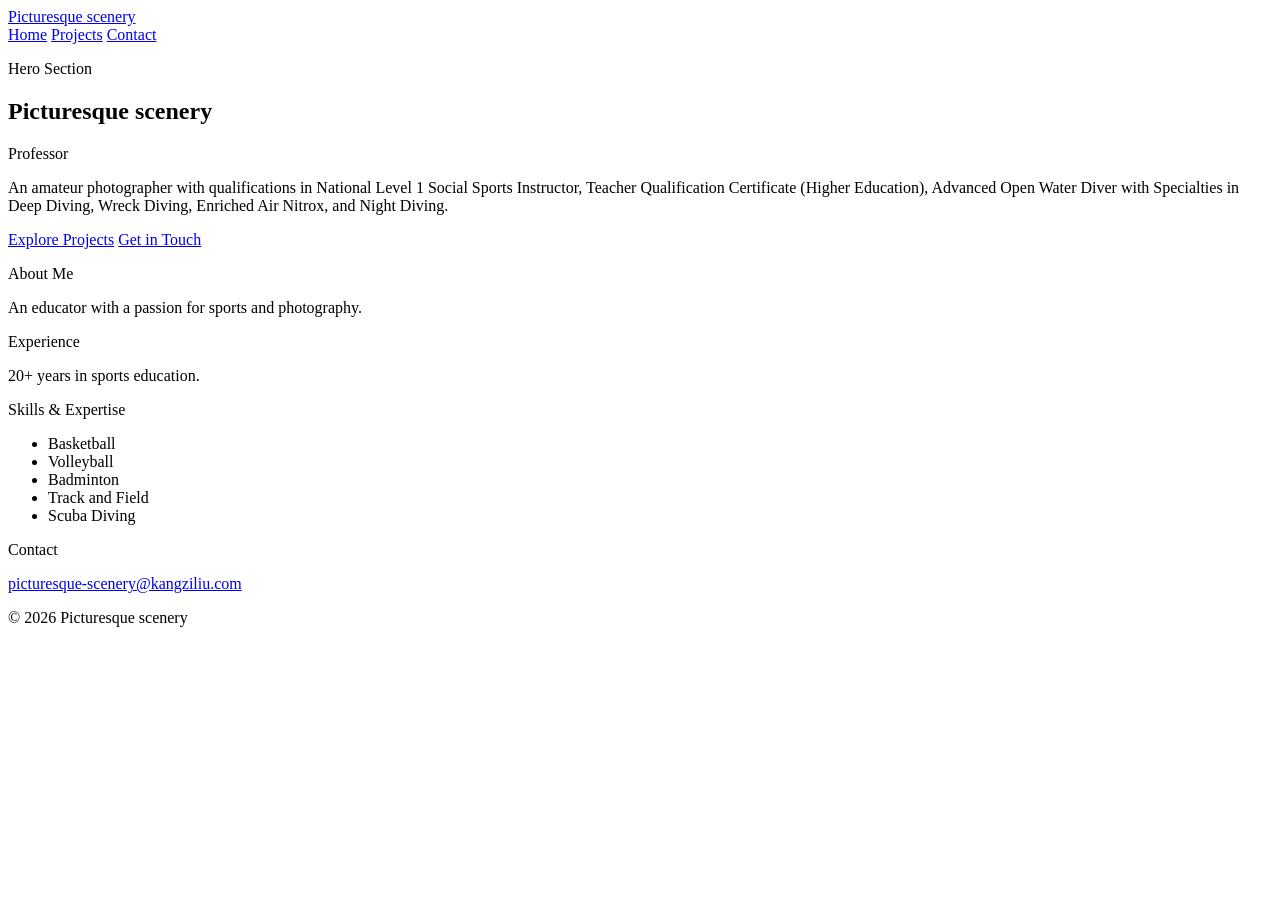
==== index.html @ 7c05272c "Add files via upload" ====
<!doctype html>
<html lang="en">
  <head>
    <meta charset="UTF-8" />
    <meta name="viewport" content="width=device-width, initial-scale=1.0" />
    <meta
      name="description"
      content="Picturesque scenery personal website: professor, sports educator, and photography enthusiast."
    />
    <title>Picturesque scenery | Home</title>
    <link rel="stylesheet" href="styles.css" />
  </head>
  <body data-page="home">
    <header class="site-header">
      <a class="brand" href="index.html">Picturesque scenery</a>
      <nav class="nav" aria-label="Primary navigation">
        <a data-nav="home" href="index.html">Home</a>
        <a data-nav="projects" href="projects.html">Projects</a>
        <a data-nav="contact" href="contact.html">Contact</a>
      </nav>
    </header>

    <main class="container">
      <section class="hero card">
        <p class="eyebrow">Hero Section</p>
        <h1>Picturesque scenery</h1>
        <p class="title">Professor</p>
        <p class="lead">
          An amateur photographer with qualifications in National Level 1 Social Sports
          Instructor, Teacher Qualification Certificate (Higher Education), Advanced Open Water
          Diver with Specialties in Deep Diving, Wreck Diving, Enriched Air Nitrox, and Night
          Diving.
        </p>
        <div class="actions">
          <a class="btn btn-primary" href="projects.html">Explore Projects</a>
          <a class="btn" href="contact.html">Get in Touch</a>
        </div>
      </section>

      <section class="grid two">
        <article class="card">
          <p class="eyebrow">About Me</p>
          <p>An educator with a passion for sports and photography.</p>
        </article>

        <article class="card">
          <p class="eyebrow">Experience</p>
          <p>20+ years in sports education.</p>
        </article>
      </section>

      <section class="card">
        <p class="eyebrow">Skills & Expertise</p>
        <ul class="tags">
          <li>Basketball</li>
          <li>Volleyball</li>
          <li>Badminton</li>
          <li>Track and Field</li>
          <li>Scuba Diving</li>
        </ul>
      </section>

      <section class="card">
        <p class="eyebrow">Contact</p>
        <p>
          <a class="link" href="mailto:picturesque-scenery@kangziliu.com"
            >picturesque-scenery@kangziliu.com</a
          >
        </p>
      </section>
    </main>

    <footer class="site-footer">
      <p>© 2026 Picturesque scenery</p>
    </footer>

    <script src="script.js"></script>
  </body>
</html>
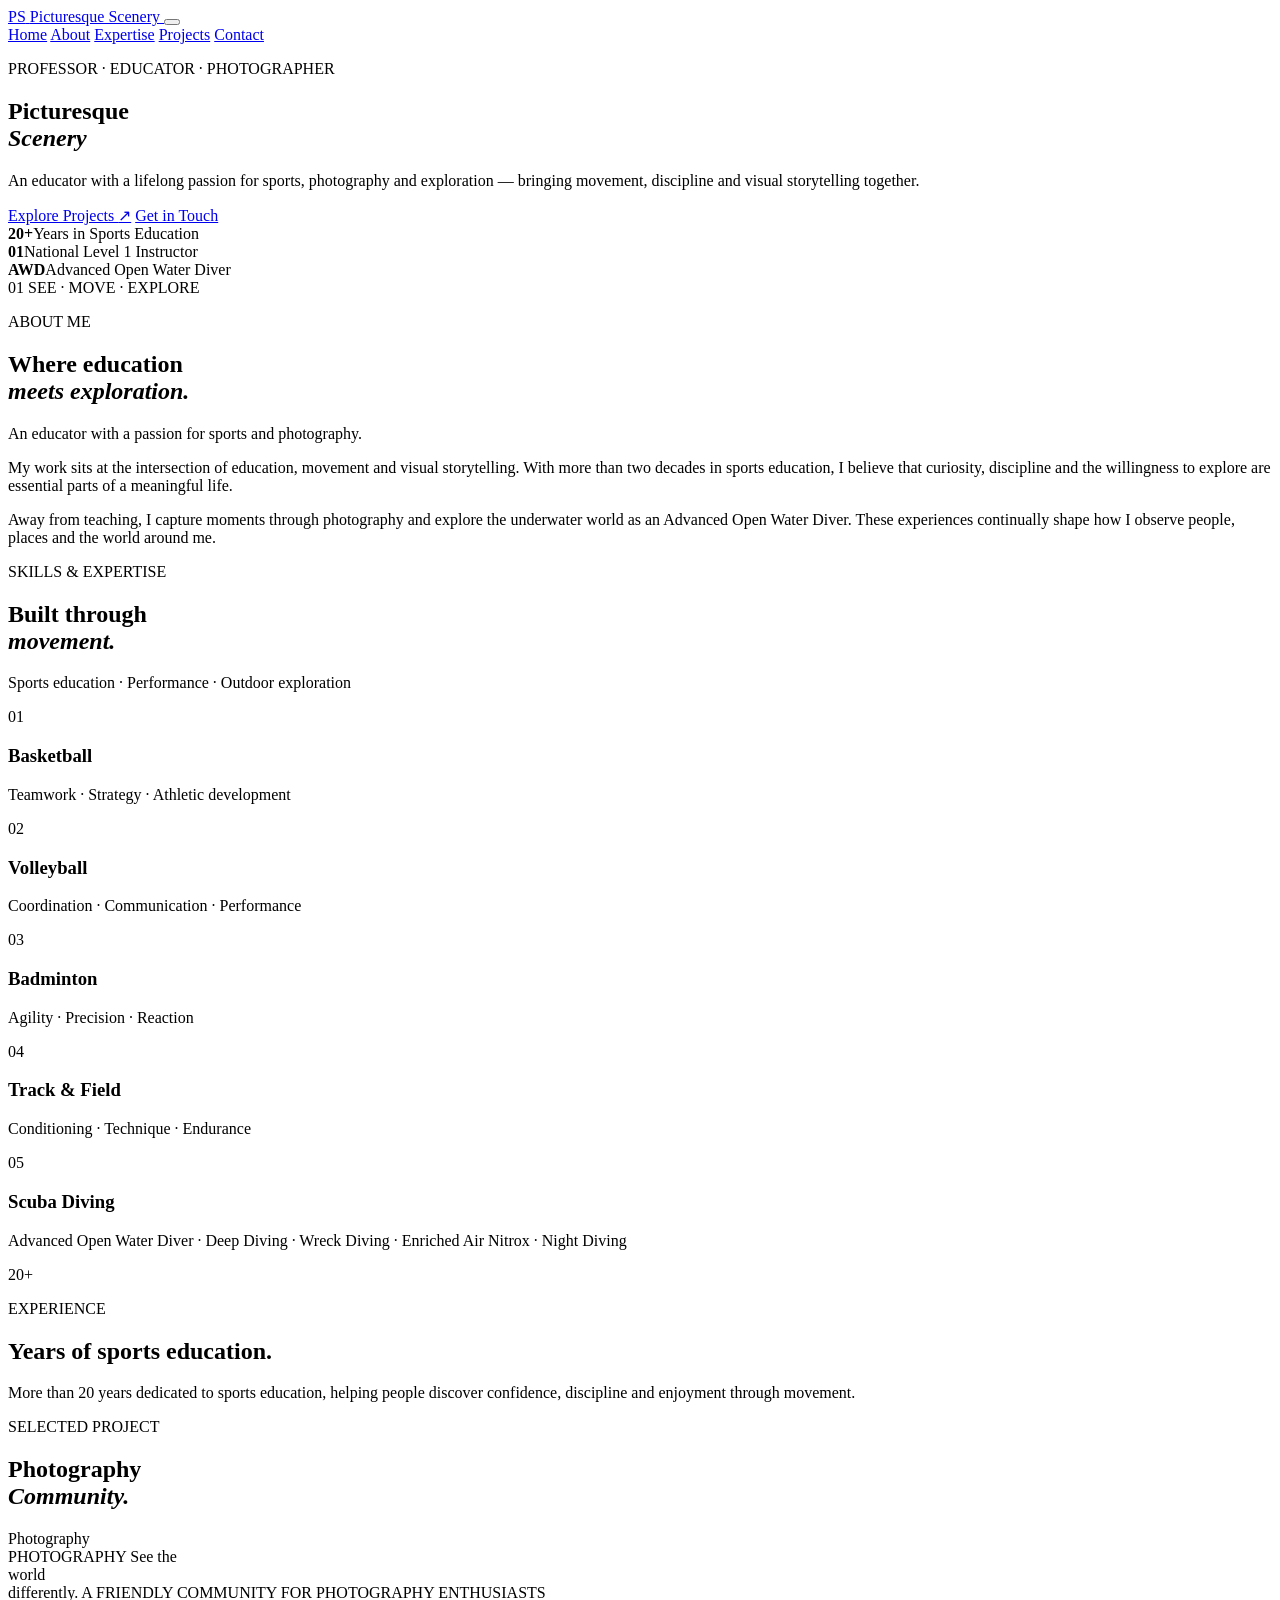
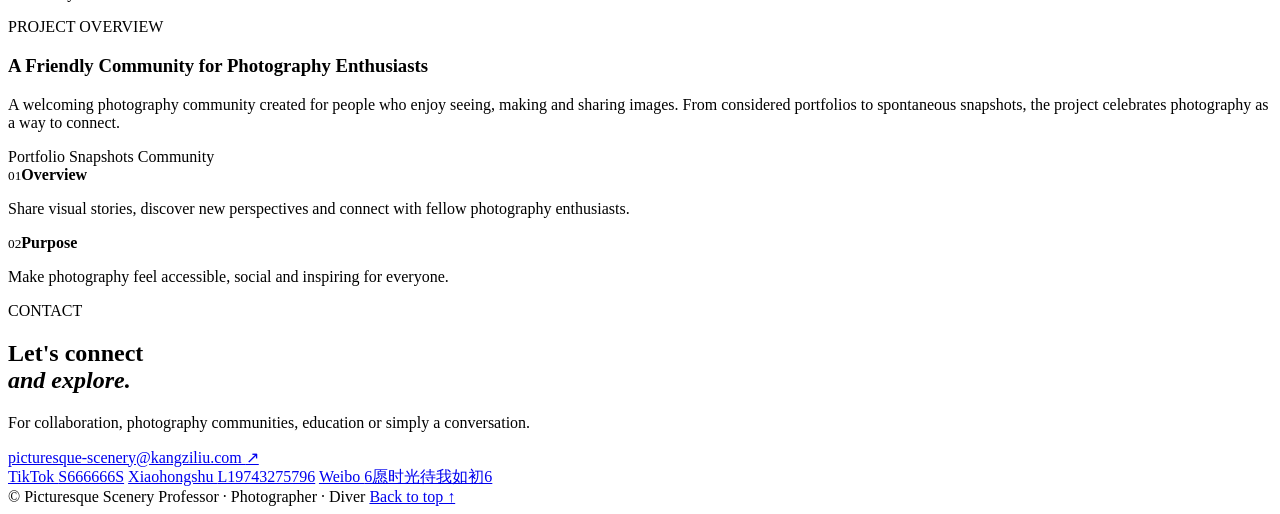
==== commit e391146e: "Add files via upload" ====
--- a/index.html
+++ b/index.html
@@ -1,79 +1,181 @@
-<!doctype html>
+<!DOCTYPE html>
 <html lang="en">
-  <head>
-    <meta charset="UTF-8" />
-    <meta name="viewport" content="width=device-width, initial-scale=1.0" />
-    <meta
-      name="description"
-      content="Picturesque scenery personal website: professor, sports educator, and photography enthusiast."
-    />
-    <title>Picturesque scenery | Home</title>
-    <link rel="stylesheet" href="styles.css" />
-  </head>
-  <body data-page="home">
-    <header class="site-header">
-      <a class="brand" href="index.html">Picturesque scenery</a>
+<head>
+  <meta charset="UTF-8">
+  <meta name="viewport" content="width=device-width, initial-scale=1.0">
+  <meta name="description" content="Picturesque Scenery — Professor, sports educator, amateur photographer and advanced open water diver.">
+  <meta name="theme-color" content="#0b0f14">
+  <title>Picturesque Scenery — Professor · Photographer · Diver</title>
+  <link rel="preconnect" href="https://fonts.googleapis.com">
+  <link rel="preconnect" href="https://fonts.gstatic.com" crossorigin>
+  <link href="https://fonts.googleapis.com/css2?family=Inter:wght@400;500;600;700;800&family=Playfair+Display:wght@600;700&display=swap" rel="stylesheet">
+  <link rel="stylesheet" href="css/style.css">
+</head>
+<body>
+  <div class="site-shell">
+    <header class="header">
+      <a class="brand" href="#home" aria-label="Picturesque Scenery home">
+        <span class="brand-mark">PS</span>
+        <span>Picturesque Scenery</span>
+      </a>
+      <button class="menu-toggle" aria-label="Toggle navigation" aria-expanded="false">
+        <span></span><span></span>
+      </button>
       <nav class="nav" aria-label="Primary navigation">
-        <a data-nav="home" href="index.html">Home</a>
-        <a data-nav="projects" href="projects.html">Projects</a>
-        <a data-nav="contact" href="contact.html">Contact</a>
+        <a class="nav-link active" href="#home">Home</a>
+        <a class="nav-link" href="#about">About</a>
+        <a class="nav-link" href="#skills">Expertise</a>
+        <a class="nav-link" href="#projects">Projects</a>
+        <a class="nav-link" href="#contact">Contact</a>
       </nav>
     </header>
 
-    <main class="container">
-      <section class="hero card">
-        <p class="eyebrow">Hero Section</p>
-        <h1>Picturesque scenery</h1>
-        <p class="title">Professor</p>
-        <p class="lead">
-          An amateur photographer with qualifications in National Level 1 Social Sports
-          Instructor, Teacher Qualification Certificate (Higher Education), Advanced Open Water
-          Diver with Specialties in Deep Diving, Wreck Diving, Enriched Air Nitrox, and Night
-          Diving.
-        </p>
-        <div class="actions">
-          <a class="btn btn-primary" href="projects.html">Explore Projects</a>
-          <a class="btn" href="contact.html">Get in Touch</a>
+    <main>
+      <section class="hero section" id="home">
+        <div class="hero-content">
+          <p class="eyebrow">PROFESSOR · EDUCATOR · PHOTOGRAPHER</p>
+          <h1>Picturesque<br><em>Scenery</em></h1>
+          <p class="hero-copy">
+            An educator with a lifelong passion for sports, photography and exploration —
+            bringing movement, discipline and visual storytelling together.
+          </p>
+          <div class="hero-actions">
+            <a class="button button-primary" href="#projects">Explore Projects <span>↗</span></a>
+            <a class="button button-ghost" href="#contact">Get in Touch</a>
+          </div>
+          <div class="credential-row">
+            <div><strong>20+</strong><span>Years in Sports Education</span></div>
+            <div><strong>01</strong><span>National Level 1 Instructor</span></div>
+            <div><strong>AWD</strong><span>Advanced Open Water Diver</span></div>
+          </div>
+        </div>
+        <div class="hero-visual" aria-label="Photography inspired visual">
+          <div class="sun"></div>
+          <div class="mountain mountain-back"></div>
+          <div class="mountain mountain-front"></div>
+          <div class="water"></div>
+          <div class="visual-label">
+            <span>01</span>
+            <span>SEE · MOVE · EXPLORE</span>
+          </div>
         </div>
       </section>
 
-      <section class="grid two">
-        <article class="card">
-          <p class="eyebrow">About Me</p>
-          <p>An educator with a passion for sports and photography.</p>
-        </article>
+      <section class="about section" id="about">
+        <div class="section-heading">
+          <p class="eyebrow">ABOUT ME</p>
+          <h2>Where education<br><em>meets exploration.</em></h2>
+        </div>
+        <div class="about-grid">
+          <div class="about-lead">
+            <p>An educator with a passion for sports and photography.</p>
+          </div>
+          <div class="about-text">
+            <p>
+              My work sits at the intersection of education, movement and visual storytelling.
+              With more than two decades in sports education, I believe that curiosity,
+              discipline and the willingness to explore are essential parts of a meaningful life.
+            </p>
+            <p>
+              Away from teaching, I capture moments through photography and explore the
+              underwater world as an Advanced Open Water Diver. These experiences continually
+              shape how I observe people, places and the world around me.
+            </p>
+          </div>
+        </div>
+      </section>
 
-        <article class="card">
-          <p class="eyebrow">Experience</p>
-          <p>20+ years in sports education.</p>
+      <section class="skills section" id="skills">
+        <div class="section-heading split">
+          <div>
+            <p class="eyebrow">SKILLS & EXPERTISE</p>
+            <h2>Built through<br><em>movement.</em></h2>
+          </div>
+          <p class="section-note">Sports education · Performance · Outdoor exploration</p>
+        </div>
+        <div class="skill-grid">
+          <article class="skill-card"><span>01</span><h3>Basketball</h3><p>Teamwork · Strategy · Athletic development</p></article>
+          <article class="skill-card"><span>02</span><h3>Volleyball</h3><p>Coordination · Communication · Performance</p></article>
+          <article class="skill-card"><span>03</span><h3>Badminton</h3><p>Agility · Precision · Reaction</p></article>
+          <article class="skill-card"><span>04</span><h3>Track & Field</h3><p>Conditioning · Technique · Endurance</p></article>
+          <article class="skill-card skill-card-wide"><span>05</span><h3>Scuba Diving</h3><p>Advanced Open Water Diver · Deep Diving · Wreck Diving · Enriched Air Nitrox · Night Diving</p></article>
+        </div>
+      </section>
+
+      <section class="experience section">
+        <div class="experience-panel">
+          <div class="experience-number">20<span>+</span></div>
+          <div>
+            <p class="eyebrow">EXPERIENCE</p>
+            <h2>Years of sports education.</h2>
+            <p>
+              More than 20 years dedicated to sports education, helping people discover
+              confidence, discipline and enjoyment through movement.
+            </p>
+          </div>
+        </div>
+      </section>
+
+      <section class="projects section" id="projects">
+        <div class="section-heading split">
+          <div>
+            <p class="eyebrow">SELECTED PROJECT</p>
+            <h2>Photography<br><em>Community.</em></h2>
+          </div>
+          <div class="project-tag">Photography</div>
+        </div>
+
+        <article class="project-card">
+          <div class="project-art">
+            <div class="project-art-inner">
+              <span class="project-art-top">PHOTOGRAPHY</span>
+              <span class="project-art-title">See the<br>world<br>differently.</span>
+              <span class="project-art-bottom">A FRIENDLY COMMUNITY FOR PHOTOGRAPHY ENTHUSIASTS</span>
+            </div>
+          </div>
+          <div class="project-info">
+            <p class="eyebrow">PROJECT OVERVIEW</p>
+            <h3>A Friendly Community for Photography Enthusiasts</h3>
+            <p>
+              A welcoming photography community created for people who enjoy seeing,
+              making and sharing images. From considered portfolios to spontaneous
+              snapshots, the project celebrates photography as a way to connect.
+            </p>
+            <div class="category-list">
+              <span>Portfolio</span>
+              <span>Snapshots</span>
+              <span>Community</span>
+            </div>
+            <div class="project-details">
+              <div><small>01</small><strong>Overview</strong><p>Share visual stories, discover new perspectives and connect with fellow photography enthusiasts.</p></div>
+              <div><small>02</small><strong>Purpose</strong><p>Make photography feel accessible, social and inspiring for everyone.</p></div>
+            </div>
+          </div>
         </article>
       </section>
 
-      <section class="card">
-        <p class="eyebrow">Skills & Expertise</p>
-        <ul class="tags">
-          <li>Basketball</li>
-          <li>Volleyball</li>
-          <li>Badminton</li>
-          <li>Track and Field</li>
-          <li>Scuba Diving</li>
-        </ul>
-      </section>
-
-      <section class="card">
-        <p class="eyebrow">Contact</p>
-        <p>
-          <a class="link" href="mailto:picturesque-scenery@kangziliu.com"
-            >picturesque-scenery@kangziliu.com</a
-          >
-        </p>
+      <section class="contact section" id="contact">
+        <div class="contact-inner">
+          <p class="eyebrow">CONTACT</p>
+          <h2>Let's connect<br><em>and explore.</em></h2>
+          <p class="contact-copy">For collaboration, photography communities, education or simply a conversation.</p>
+          <a class="email-link" href="mailto:picturesque-scenery@kangziliu.com">picturesque-scenery@kangziliu.com <span>↗</span></a>
+          <div class="socials">
+            <a href="#" aria-label="TikTok">TikTok <span>S666666S</span></a>
+            <a href="#" aria-label="Xiaohongshu">Xiaohongshu <span>L19743275796</span></a>
+            <a href="#" aria-label="Weibo">Weibo <span>6愿时光待我如初6</span></a>
+          </div>
+        </div>
       </section>
     </main>
 
-    <footer class="site-footer">
-      <p>© 2026 Picturesque scenery</p>
+    <footer class="footer">
+      <span>© <span id="year"></span> Picturesque Scenery</span>
+      <span>Professor · Photographer · Diver</span>
+      <a href="#home">Back to top ↑</a>
     </footer>
+  </div>
 
-    <script src="script.js"></script>
-  </body>
+  <script src="js/main.js"></script>
+</body>
 </html>
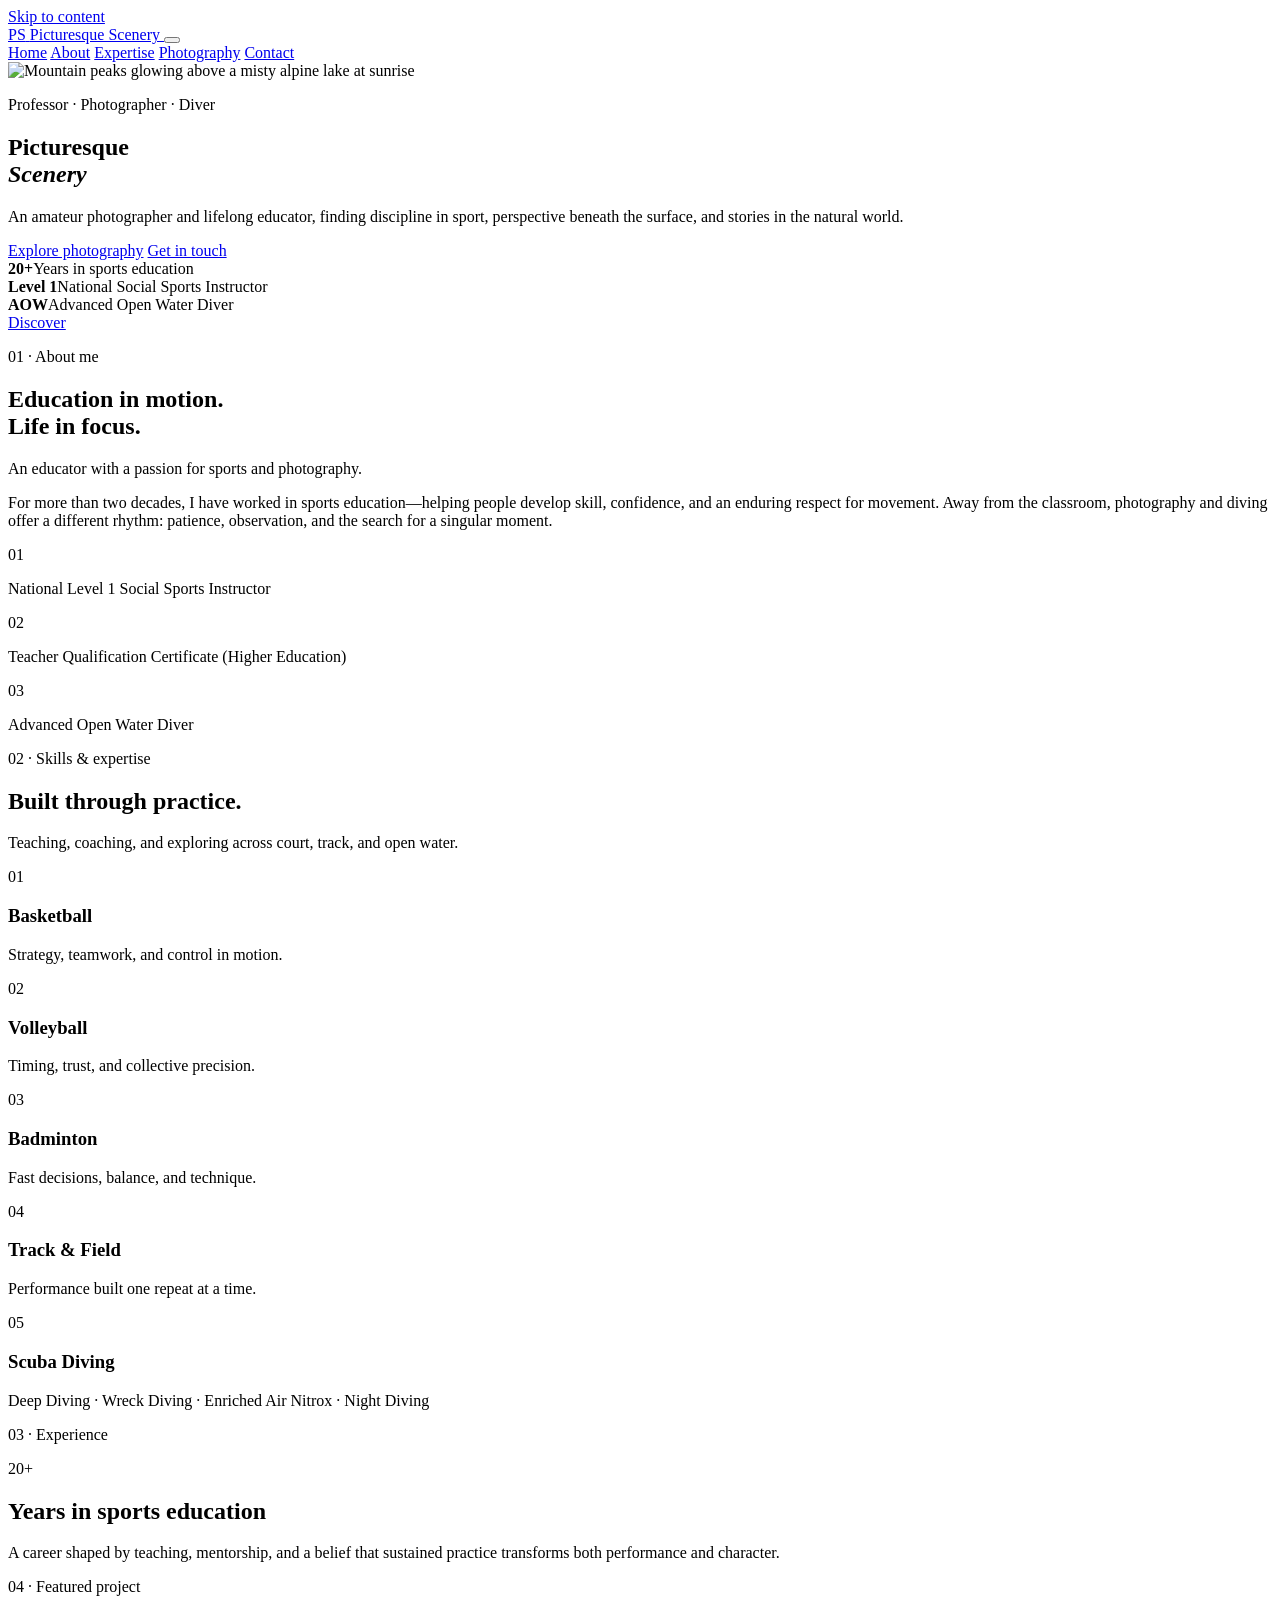
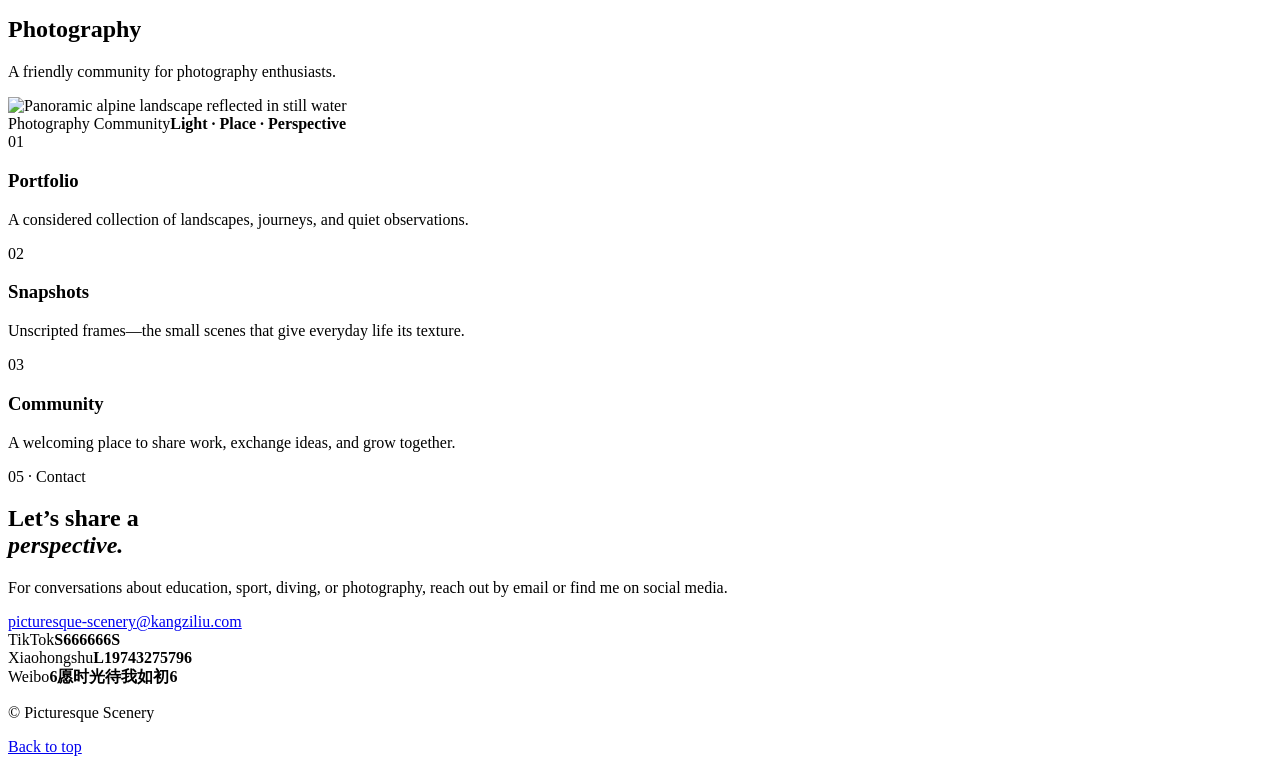
==== commit f5d846e1: "Add files via upload" ====
--- a/index.html
+++ b/index.html
@@ -1,181 +1,143 @@
-<!DOCTYPE html>
+<!doctype html>
 <html lang="en">
 <head>
-  <meta charset="UTF-8">
-  <meta name="viewport" content="width=device-width, initial-scale=1.0">
-  <meta name="description" content="Picturesque Scenery — Professor, sports educator, amateur photographer and advanced open water diver.">
-  <meta name="theme-color" content="#0b0f14">
-  <title>Picturesque Scenery — Professor · Photographer · Diver</title>
-  <link rel="preconnect" href="https://fonts.googleapis.com">
-  <link rel="preconnect" href="https://fonts.gstatic.com" crossorigin>
-  <link href="https://fonts.googleapis.com/css2?family=Inter:wght@400;500;600;700;800&family=Playfair+Display:wght@600;700&display=swap" rel="stylesheet">
-  <link rel="stylesheet" href="css/style.css">
+  <meta charset="utf-8">
+  <meta name="viewport" content="width=device-width, initial-scale=1">
+  <meta name="description" content="Picturesque Scenery — professor, sports educator, diver, and amateur photographer.">
+  <meta name="theme-color" content="#071116">
+  <title>Picturesque Scenery — Professor &amp; Photographer</title>
+  <link rel="icon" type="image/svg+xml" href="data:image/svg+xml,%3Csvg xmlns='http://www.w3.org/2000/svg' viewBox='0 0 64 64'%3E%3Crect width='64' height='64' rx='14' fill='%23071116'/%3E%3Cpath d='M9 45 24 24l9 12 7-9 15 18H9Z' fill='%23d6a86b'/%3E%3Ccircle cx='45' cy='18' r='6' fill='%23f3eadb'/%3E%3C/svg%3E">
+  <link rel="stylesheet" href="./css/style.css">
+  <script src="./js/main.js" defer></script>
 </head>
 <body>
-  <div class="site-shell">
-    <header class="header">
-      <a class="brand" href="#home" aria-label="Picturesque Scenery home">
-        <span class="brand-mark">PS</span>
-        <span>Picturesque Scenery</span>
-      </a>
-      <button class="menu-toggle" aria-label="Toggle navigation" aria-expanded="false">
-        <span></span><span></span>
-      </button>
-      <nav class="nav" aria-label="Primary navigation">
-        <a class="nav-link active" href="#home">Home</a>
-        <a class="nav-link" href="#about">About</a>
-        <a class="nav-link" href="#skills">Expertise</a>
-        <a class="nav-link" href="#projects">Projects</a>
-        <a class="nav-link" href="#contact">Contact</a>
-      </nav>
-    </header>
+  <a class="skip-link" href="#main-content">Skip to content</a>
+  <header class="site-header" data-header>
+    <a class="brand" href="#home" aria-label="Picturesque Scenery home">
+      <span class="brand-mark" aria-hidden="true">PS</span>
+      <span>Picturesque Scenery</span>
+    </a>
+    <button class="nav-toggle" type="button" aria-label="Open navigation" aria-expanded="false" aria-controls="site-nav" data-nav-toggle>
+      <span></span><span></span><span></span>
+    </button>
+    <nav class="site-nav" id="site-nav" aria-label="Main navigation" data-nav>
+      <a class="active" href="#home">Home</a>
+      <a href="#about">About</a>
+      <a href="#expertise">Expertise</a>
+      <a href="#project">Photography</a>
+      <a href="#contact">Contact</a>
+    </nav>
+  </header>
 
-    <main>
-      <section class="hero section" id="home">
-        <div class="hero-content">
-          <p class="eyebrow">PROFESSOR · EDUCATOR · PHOTOGRAPHER</p>
-          <h1>Picturesque<br><em>Scenery</em></h1>
-          <p class="hero-copy">
-            An educator with a lifelong passion for sports, photography and exploration —
-            bringing movement, discipline and visual storytelling together.
-          </p>
-          <div class="hero-actions">
-            <a class="button button-primary" href="#projects">Explore Projects <span>↗</span></a>
-            <a class="button button-ghost" href="#contact">Get in Touch</a>
-          </div>
-          <div class="credential-row">
-            <div><strong>20+</strong><span>Years in Sports Education</span></div>
-            <div><strong>01</strong><span>National Level 1 Instructor</span></div>
-            <div><strong>AWD</strong><span>Advanced Open Water Diver</span></div>
+  <main id="main-content">
+    <section class="hero" id="home" aria-labelledby="hero-title">
+      <img class="hero-image" src="./assets/hero-landscape.png" alt="Mountain peaks glowing above a misty alpine lake at sunrise">
+      <div class="hero-overlay"></div>
+      <div class="hero-content shell reveal visible">
+        <p class="eyebrow">Professor · Photographer · Diver</p>
+        <h1 id="hero-title">Picturesque<br><em>Scenery</em></h1>
+        <p class="hero-copy">An amateur photographer and lifelong educator, finding discipline in sport, perspective beneath the surface, and stories in the natural world.</p>
+        <div class="hero-actions">
+          <a class="button button-primary" href="#project">Explore photography</a>
+          <a class="button button-ghost" href="#contact">Get in touch</a>
+        </div>
+      </div>
+      <div class="hero-credentials" aria-label="Credentials">
+        <div><strong>20+</strong><span>Years in sports education</span></div>
+        <div><strong>Level 1</strong><span>National Social Sports Instructor</span></div>
+        <div><strong>AOW</strong><span>Advanced Open Water Diver</span></div>
+      </div>
+      <a class="scroll-cue" href="#about" aria-label="Scroll to about section"><span></span>Discover</a>
+    </section>
+
+    <section class="section about" id="about" aria-labelledby="about-title">
+      <div class="shell split-layout">
+        <div class="section-heading reveal">
+          <p class="eyebrow">01 · About me</p>
+          <h2 id="about-title">Education in motion.<br>Life in focus.</h2>
+        </div>
+        <div class="about-copy reveal">
+          <p class="lead">An educator with a passion for sports and photography.</p>
+          <p>For more than two decades, I have worked in sports education—helping people develop skill, confidence, and an enduring respect for movement. Away from the classroom, photography and diving offer a different rhythm: patience, observation, and the search for a singular moment.</p>
+          <div class="credentials-list">
+            <div><span>01</span><p>National Level 1 Social Sports Instructor</p></div>
+            <div><span>02</span><p>Teacher Qualification Certificate (Higher Education)</p></div>
+            <div><span>03</span><p>Advanced Open Water Diver</p></div>
           </div>
         </div>
-        <div class="hero-visual" aria-label="Photography inspired visual">
-          <div class="sun"></div>
-          <div class="mountain mountain-back"></div>
-          <div class="mountain mountain-front"></div>
-          <div class="water"></div>
-          <div class="visual-label">
-            <span>01</span>
-            <span>SEE · MOVE · EXPLORE</span>
+      </div>
+    </section>
+
+    <section class="section expertise" id="expertise" aria-labelledby="expertise-title">
+      <div class="shell">
+        <div class="section-heading horizontal reveal">
+          <div>
+            <p class="eyebrow">02 · Skills &amp; expertise</p>
+            <h2 id="expertise-title">Built through practice.</h2>
+          </div>
+          <p>Teaching, coaching, and exploring across court, track, and open water.</p>
+        </div>
+        <div class="skill-grid">
+          <article class="skill-card reveal"><span>01</span><h3>Basketball</h3><p>Strategy, teamwork, and control in motion.</p></article>
+          <article class="skill-card reveal"><span>02</span><h3>Volleyball</h3><p>Timing, trust, and collective precision.</p></article>
+          <article class="skill-card reveal"><span>03</span><h3>Badminton</h3><p>Fast decisions, balance, and technique.</p></article>
+          <article class="skill-card reveal"><span>04</span><h3>Track &amp; Field</h3><p>Performance built one repeat at a time.</p></article>
+          <article class="skill-card feature reveal"><span>05</span><h3>Scuba Diving</h3><p>Deep Diving · Wreck Diving · Enriched Air Nitrox · Night Diving</p></article>
+        </div>
+      </div>
+    </section>
+
+    <section class="section experience" aria-labelledby="experience-title">
+      <div class="shell experience-panel reveal">
+        <p class="eyebrow">03 · Experience</p>
+        <div class="experience-number">20<span>+</span></div>
+        <div>
+          <h2 id="experience-title">Years in sports education</h2>
+          <p>A career shaped by teaching, mentorship, and a belief that sustained practice transforms both performance and character.</p>
+        </div>
+      </div>
+    </section>
+
+    <section class="section project" id="project" aria-labelledby="project-title">
+      <div class="shell">
+        <div class="project-intro reveal">
+          <p class="eyebrow">04 · Featured project</p>
+          <h2 id="project-title">Photography</h2>
+          <p class="lead">A friendly community for photography enthusiasts.</p>
+        </div>
+        <div class="project-visual reveal">
+          <img src="./assets/hero-landscape.png" alt="Panoramic alpine landscape reflected in still water" loading="lazy">
+          <div class="project-caption"><span>Photography Community</span><strong>Light · Place · Perspective</strong></div>
+        </div>
+        <div class="category-grid">
+          <article class="category reveal"><span>01</span><h3>Portfolio</h3><p>A considered collection of landscapes, journeys, and quiet observations.</p></article>
+          <article class="category reveal"><span>02</span><h3>Snapshots</h3><p>Unscripted frames—the small scenes that give everyday life its texture.</p></article>
+          <article class="category reveal"><span>03</span><h3>Community</h3><p>A welcoming place to share work, exchange ideas, and grow together.</p></article>
+        </div>
+      </div>
+    </section>
+
+    <section class="section contact" id="contact" aria-labelledby="contact-title">
+      <div class="shell contact-grid">
+        <div class="reveal">
+          <p class="eyebrow">05 · Contact</p>
+          <h2 id="contact-title">Let’s share a<br><em>perspective.</em></h2>
+        </div>
+        <div class="contact-details reveal">
+          <p>For conversations about education, sport, diving, or photography, reach out by email or find me on social media.</p>
+          <a class="email-link" href="mailto:picturesque-scenery@kangziliu.com">picturesque-scenery@kangziliu.com</a>
+          <div class="social-list">
+            <div><span>TikTok</span><strong>S666666S</strong></div>
+            <div><span>Xiaohongshu</span><strong>L19743275796</strong></div>
+            <div><span>Weibo</span><strong>6愿时光待我如初6</strong></div>
           </div>
         </div>
-      </section>
+      </div>
+    </section>
+  </main>
 
-      <section class="about section" id="about">
-        <div class="section-heading">
-          <p class="eyebrow">ABOUT ME</p>
-          <h2>Where education<br><em>meets exploration.</em></h2>
-        </div>
-        <div class="about-grid">
-          <div class="about-lead">
-            <p>An educator with a passion for sports and photography.</p>
-          </div>
-          <div class="about-text">
-            <p>
-              My work sits at the intersection of education, movement and visual storytelling.
-              With more than two decades in sports education, I believe that curiosity,
-              discipline and the willingness to explore are essential parts of a meaningful life.
-            </p>
-            <p>
-              Away from teaching, I capture moments through photography and explore the
-              underwater world as an Advanced Open Water Diver. These experiences continually
-              shape how I observe people, places and the world around me.
-            </p>
-          </div>
-        </div>
-      </section>
-
-      <section class="skills section" id="skills">
-        <div class="section-heading split">
-          <div>
-            <p class="eyebrow">SKILLS & EXPERTISE</p>
-            <h2>Built through<br><em>movement.</em></h2>
-          </div>
-          <p class="section-note">Sports education · Performance · Outdoor exploration</p>
-        </div>
-        <div class="skill-grid">
-          <article class="skill-card"><span>01</span><h3>Basketball</h3><p>Teamwork · Strategy · Athletic development</p></article>
-          <article class="skill-card"><span>02</span><h3>Volleyball</h3><p>Coordination · Communication · Performance</p></article>
-          <article class="skill-card"><span>03</span><h3>Badminton</h3><p>Agility · Precision · Reaction</p></article>
-          <article class="skill-card"><span>04</span><h3>Track & Field</h3><p>Conditioning · Technique · Endurance</p></article>
-          <article class="skill-card skill-card-wide"><span>05</span><h3>Scuba Diving</h3><p>Advanced Open Water Diver · Deep Diving · Wreck Diving · Enriched Air Nitrox · Night Diving</p></article>
-        </div>
-      </section>
-
-      <section class="experience section">
-        <div class="experience-panel">
-          <div class="experience-number">20<span>+</span></div>
-          <div>
-            <p class="eyebrow">EXPERIENCE</p>
-            <h2>Years of sports education.</h2>
-            <p>
-              More than 20 years dedicated to sports education, helping people discover
-              confidence, discipline and enjoyment through movement.
-            </p>
-          </div>
-        </div>
-      </section>
-
-      <section class="projects section" id="projects">
-        <div class="section-heading split">
-          <div>
-            <p class="eyebrow">SELECTED PROJECT</p>
-            <h2>Photography<br><em>Community.</em></h2>
-          </div>
-          <div class="project-tag">Photography</div>
-        </div>
-
-        <article class="project-card">
-          <div class="project-art">
-            <div class="project-art-inner">
-              <span class="project-art-top">PHOTOGRAPHY</span>
-              <span class="project-art-title">See the<br>world<br>differently.</span>
-              <span class="project-art-bottom">A FRIENDLY COMMUNITY FOR PHOTOGRAPHY ENTHUSIASTS</span>
-            </div>
-          </div>
-          <div class="project-info">
-            <p class="eyebrow">PROJECT OVERVIEW</p>
-            <h3>A Friendly Community for Photography Enthusiasts</h3>
-            <p>
-              A welcoming photography community created for people who enjoy seeing,
-              making and sharing images. From considered portfolios to spontaneous
-              snapshots, the project celebrates photography as a way to connect.
-            </p>
-            <div class="category-list">
-              <span>Portfolio</span>
-              <span>Snapshots</span>
-              <span>Community</span>
-            </div>
-            <div class="project-details">
-              <div><small>01</small><strong>Overview</strong><p>Share visual stories, discover new perspectives and connect with fellow photography enthusiasts.</p></div>
-              <div><small>02</small><strong>Purpose</strong><p>Make photography feel accessible, social and inspiring for everyone.</p></div>
-            </div>
-          </div>
-        </article>
-      </section>
-
-      <section class="contact section" id="contact">
-        <div class="contact-inner">
-          <p class="eyebrow">CONTACT</p>
-          <h2>Let's connect<br><em>and explore.</em></h2>
-          <p class="contact-copy">For collaboration, photography communities, education or simply a conversation.</p>
-          <a class="email-link" href="mailto:picturesque-scenery@kangziliu.com">picturesque-scenery@kangziliu.com <span>↗</span></a>
-          <div class="socials">
-            <a href="#" aria-label="TikTok">TikTok <span>S666666S</span></a>
-            <a href="#" aria-label="Xiaohongshu">Xiaohongshu <span>L19743275796</span></a>
-            <a href="#" aria-label="Weibo">Weibo <span>6愿时光待我如初6</span></a>
-          </div>
-        </div>
-      </section>
-    </main>
-
-    <footer class="footer">
-      <span>© <span id="year"></span> Picturesque Scenery</span>
-      <span>Professor · Photographer · Diver</span>
-      <a href="#home">Back to top ↑</a>
-    </footer>
-  </div>
-
-  <script src="js/main.js"></script>
+  <footer class="site-footer">
+    <div class="shell"><p>© <span data-year></span> Picturesque Scenery</p><a href="#home">Back to top</a></div>
+  </footer>
 </body>
 </html>
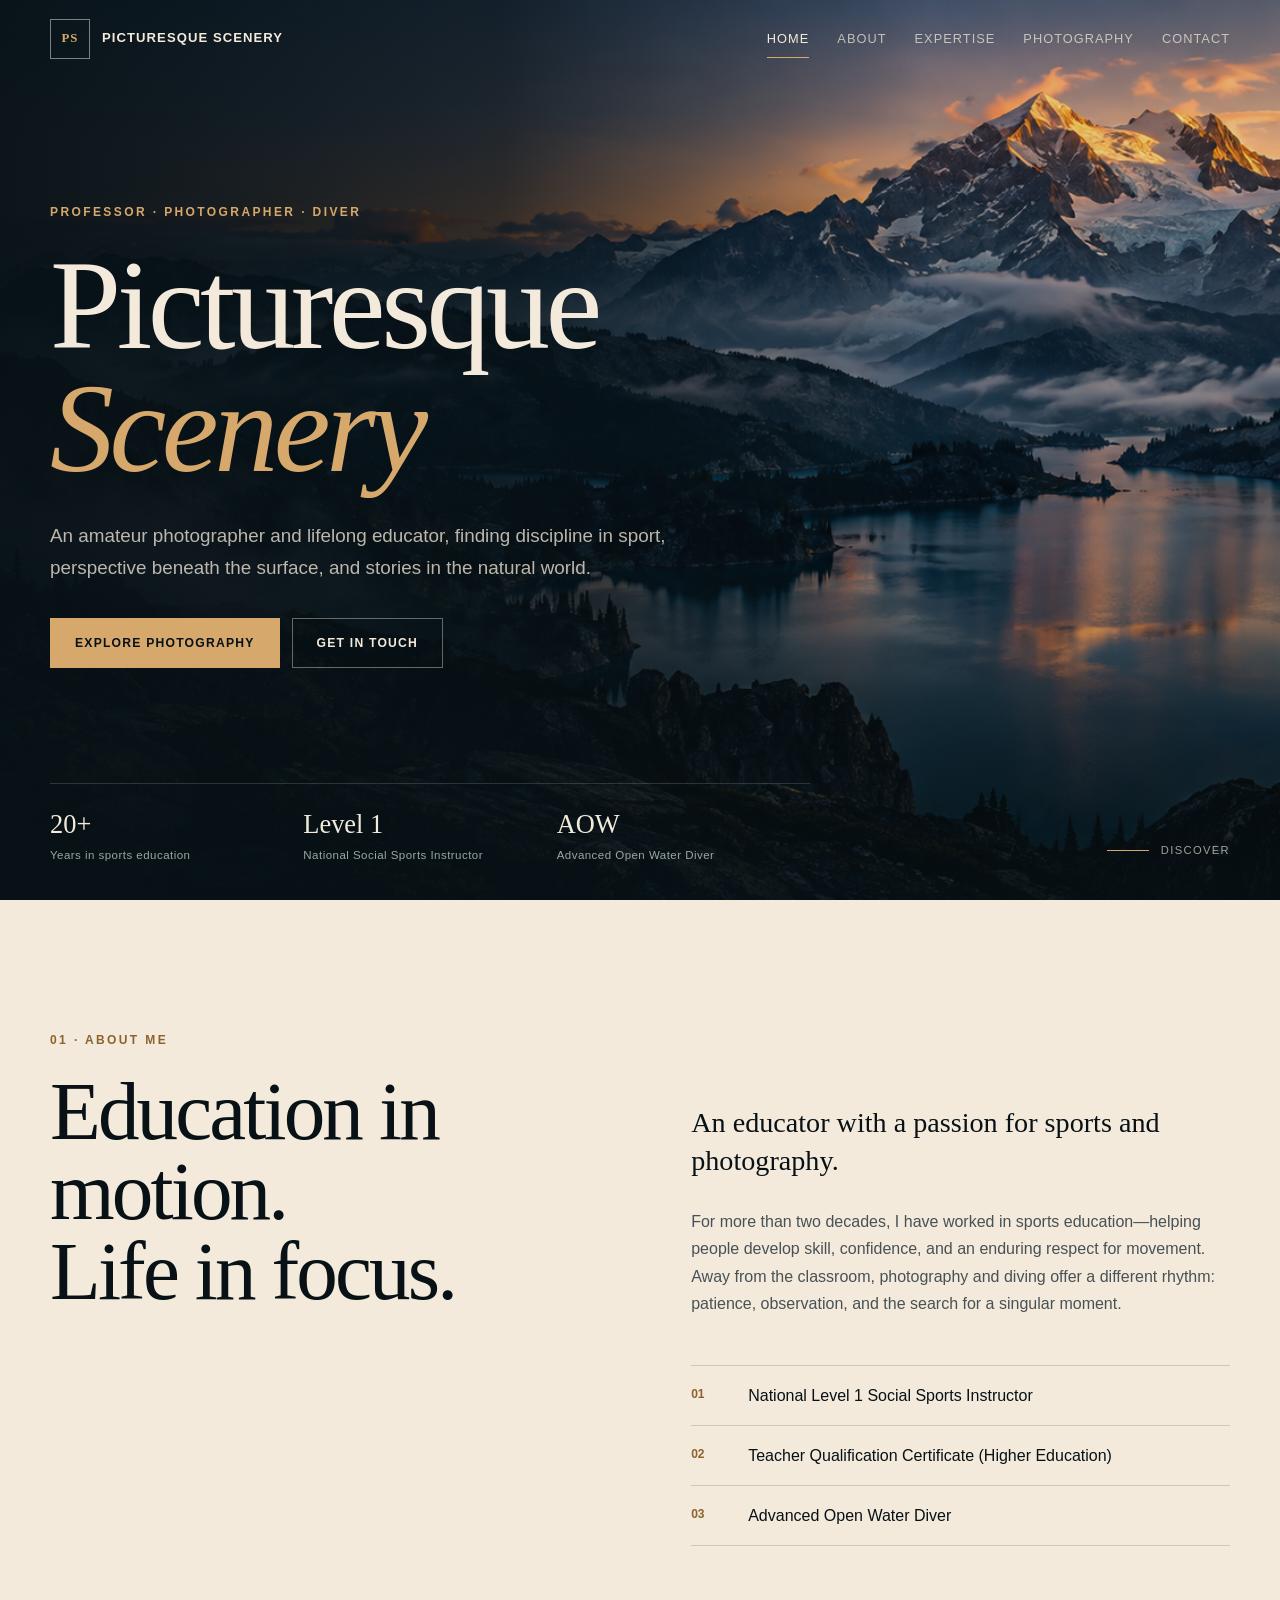
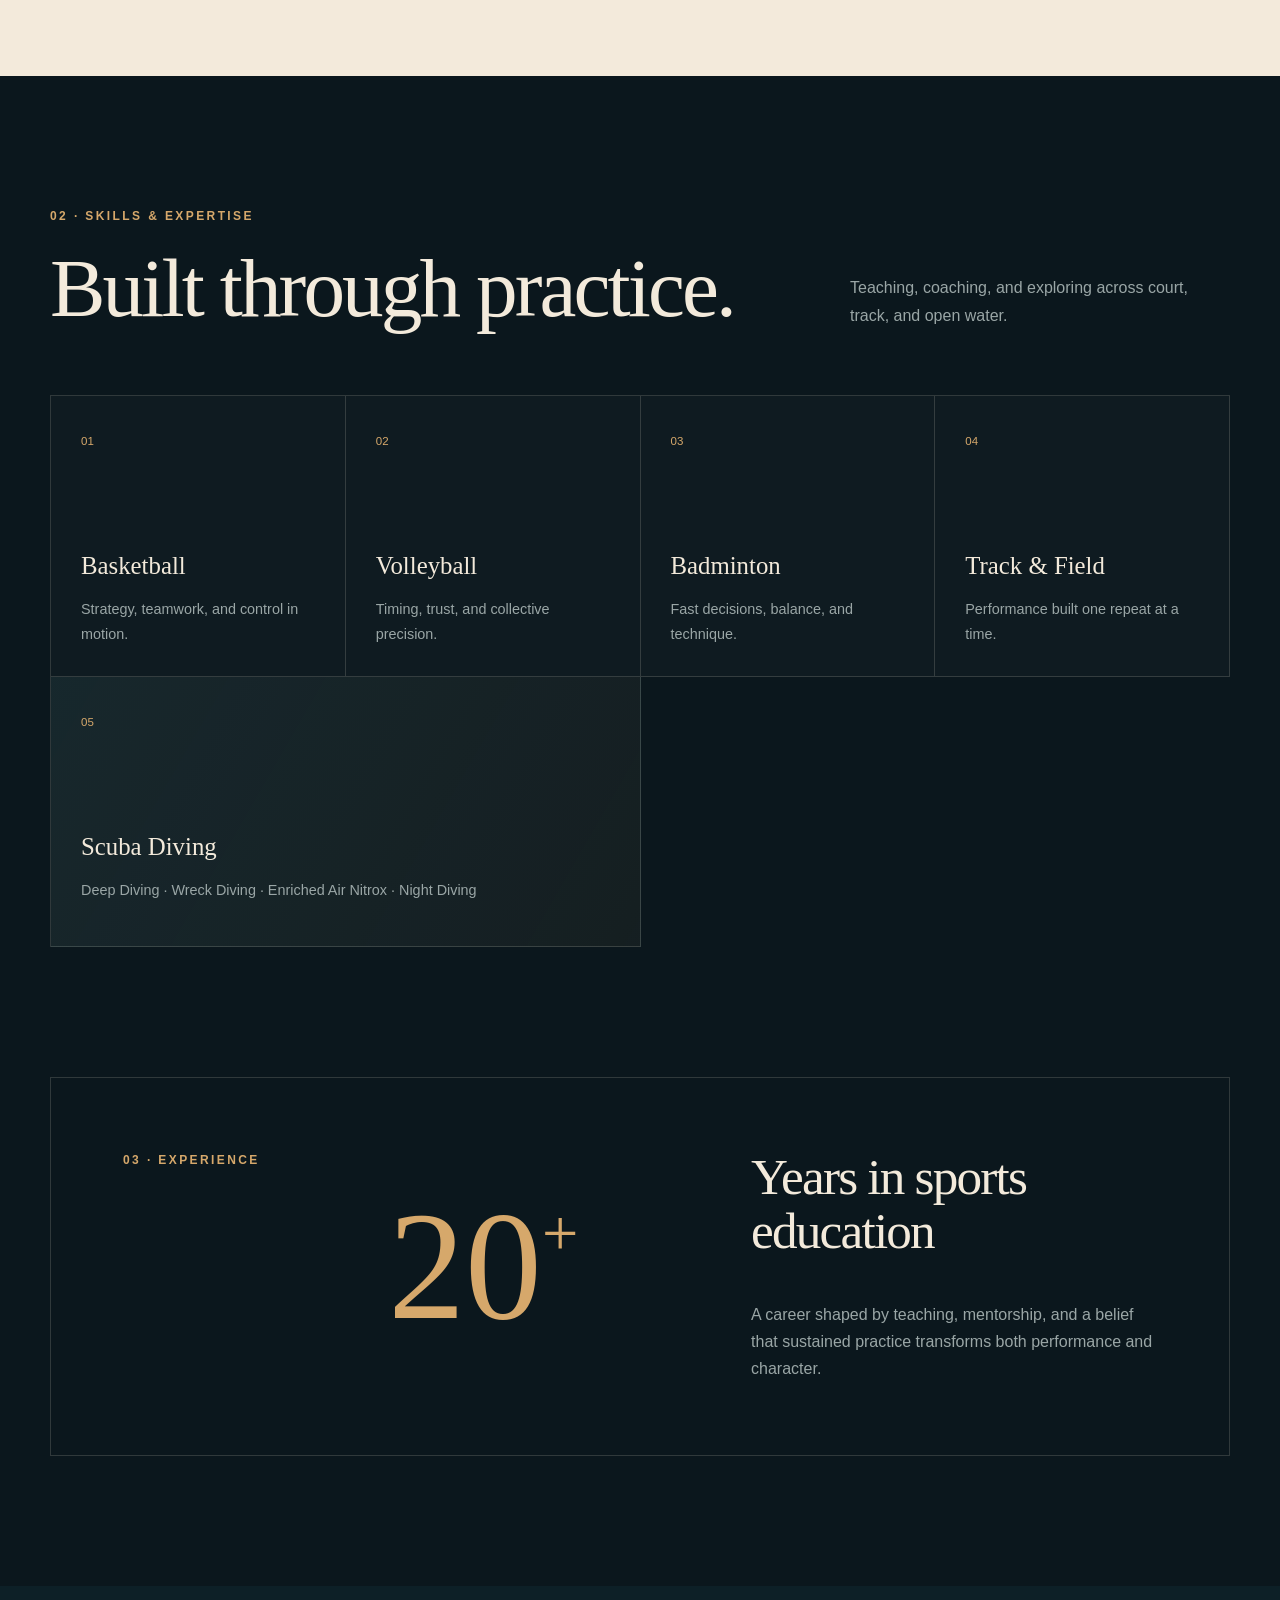
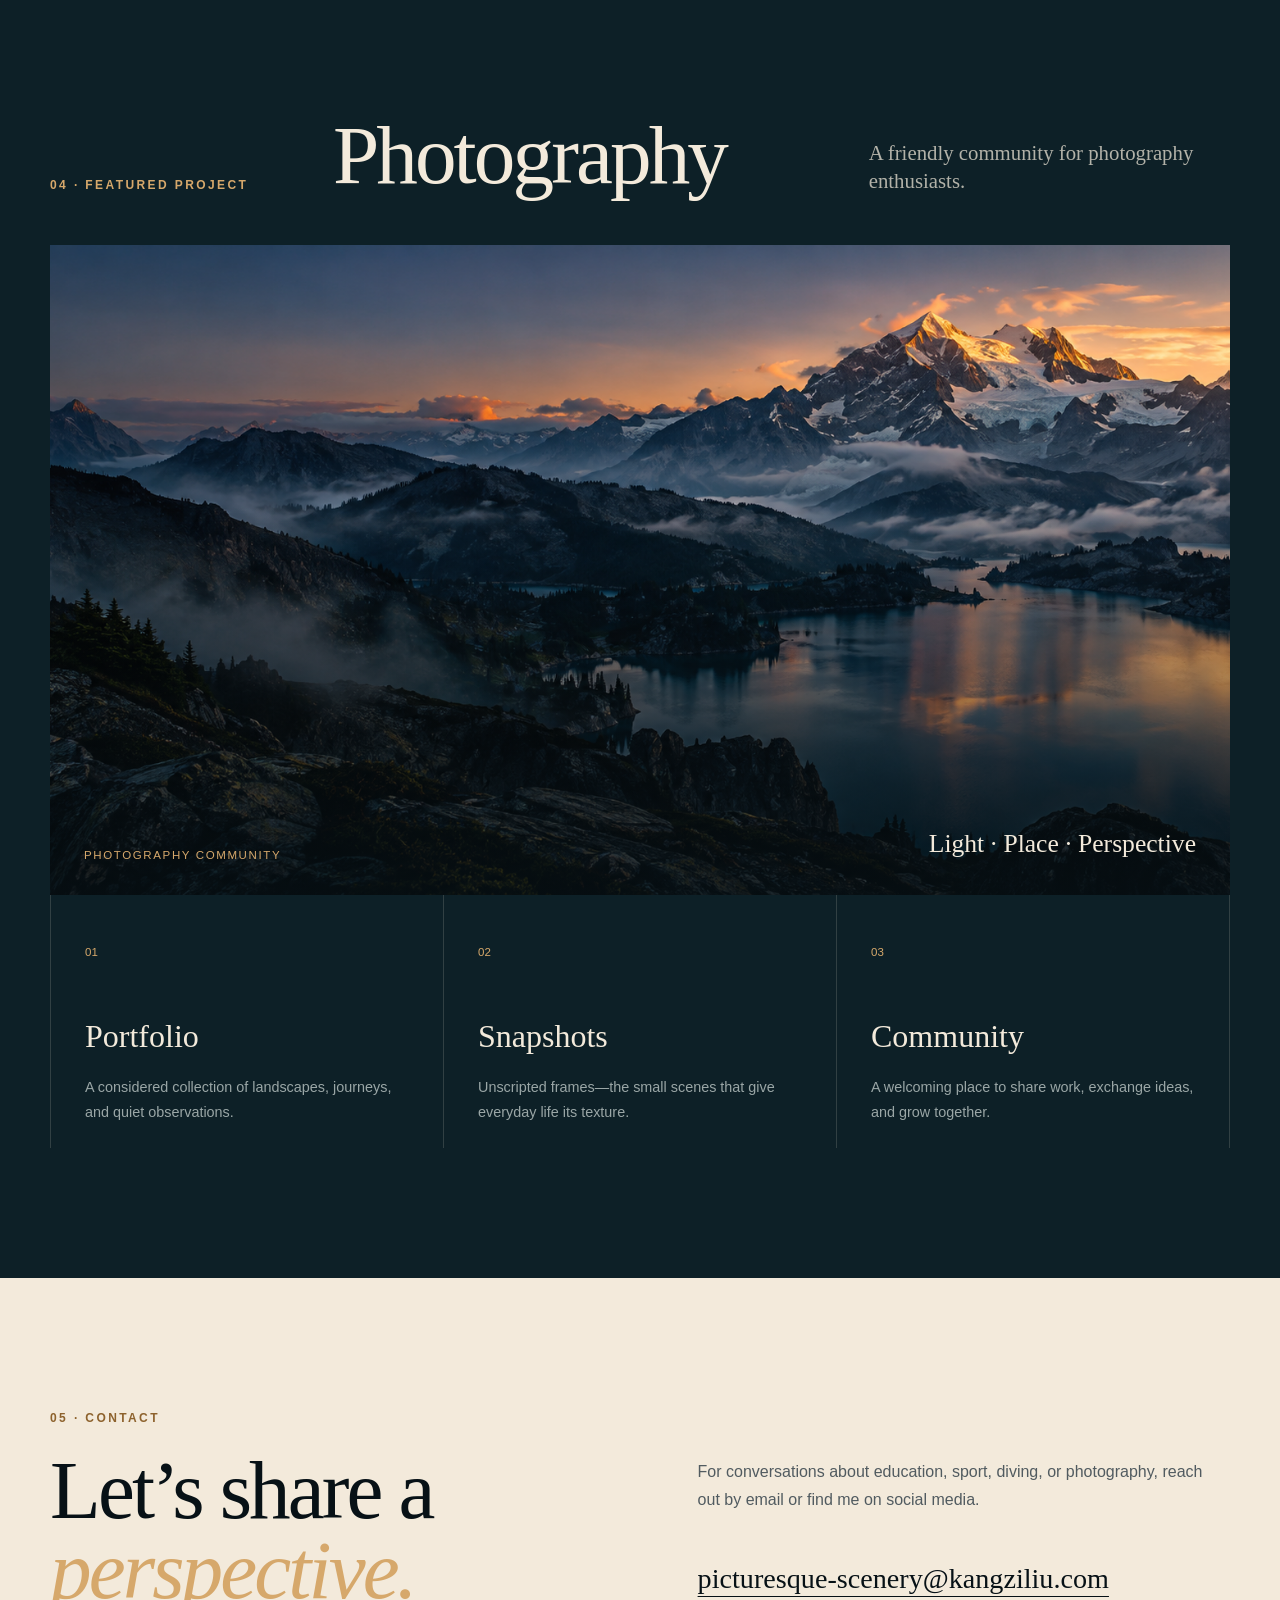
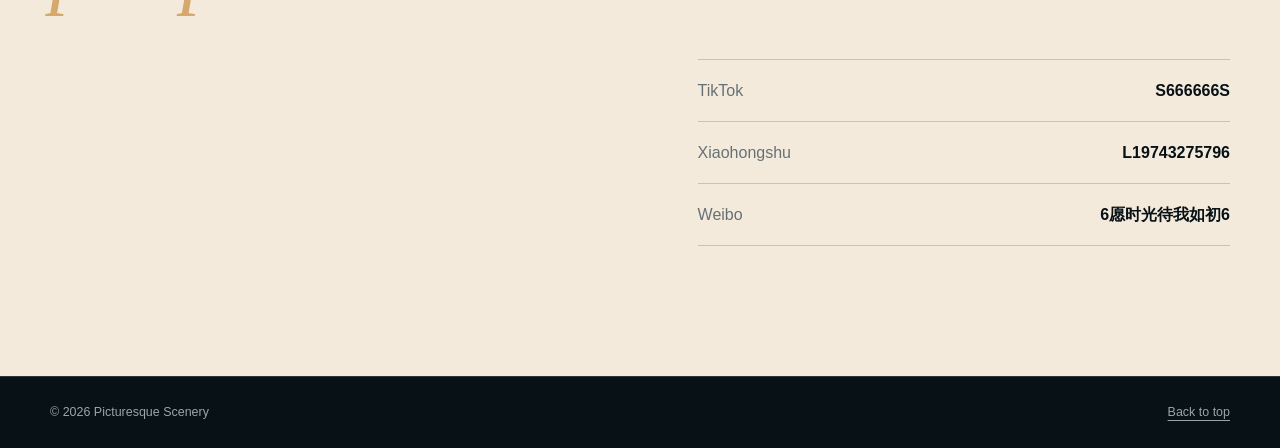
==== commit 3a0a60ea: "Add files via upload" ====
--- a/index.html
+++ b/index.html
@@ -7,8 +7,8 @@
   <meta name="theme-color" content="#071116">
   <title>Picturesque Scenery — Professor &amp; Photographer</title>
   <link rel="icon" type="image/svg+xml" href="data:image/svg+xml,%3Csvg xmlns='http://www.w3.org/2000/svg' viewBox='0 0 64 64'%3E%3Crect width='64' height='64' rx='14' fill='%23071116'/%3E%3Cpath d='M9 45 24 24l9 12 7-9 15 18H9Z' fill='%23d6a86b'/%3E%3Ccircle cx='45' cy='18' r='6' fill='%23f3eadb'/%3E%3C/svg%3E">
-  <link rel="stylesheet" href="./css/style.css">
-  <script src="./js/main.js" defer></script>
+  <link rel="stylesheet" href="./style.css">
+  <script src="./main.js" defer></script>
 </head>
 <body>
   <a class="skip-link" href="#main-content">Skip to content</a>
@@ -31,7 +31,7 @@
 
   <main id="main-content">
     <section class="hero" id="home" aria-labelledby="hero-title">
-      <img class="hero-image" src="./assets/hero-landscape.png" alt="Mountain peaks glowing above a misty alpine lake at sunrise">
+      <img class="hero-image" src="./hero-landscape.png" alt="Mountain peaks glowing above a misty alpine lake at sunrise">
       <div class="hero-overlay"></div>
       <div class="hero-content shell reveal visible">
         <p class="eyebrow">Professor · Photographer · Diver</p>
@@ -106,7 +106,7 @@
           <p class="lead">A friendly community for photography enthusiasts.</p>
         </div>
         <div class="project-visual reveal">
-          <img src="./assets/hero-landscape.png" alt="Panoramic alpine landscape reflected in still water" loading="lazy">
+          <img src="./hero-landscape.png" alt="Panoramic alpine landscape reflected in still water" loading="lazy">
           <div class="project-caption"><span>Photography Community</span><strong>Light · Place · Perspective</strong></div>
         </div>
         <div class="category-grid">
--- a/style.css
+++ b/style.css
@@ -0,0 +1,182 @@
+:root {
+  --ink: #071116;
+  --ink-2: #0b171d;
+  --paper: #f3eadb;
+  --muted: #9aa6a6;
+  --line: rgba(243, 234, 219, .16);
+  --gold: #d6a86b;
+  --teal: #5f8c8b;
+  --shell: min(1180px, calc(100% - 48px));
+}
+
+* { box-sizing: border-box; }
+html { scroll-behavior: smooth; }
+body { margin: 0; background: var(--ink); color: var(--paper); font-family: Inter, ui-sans-serif, -apple-system, BlinkMacSystemFont, "Segoe UI", sans-serif; font-size: 16px; line-height: 1.7; }
+body.nav-open { overflow: hidden; }
+a { color: inherit; }
+img { display: block; max-width: 100%; }
+button, a { -webkit-tap-highlight-color: transparent; }
+.shell { width: var(--shell); margin-inline: auto; }
+.skip-link { position: fixed; top: 10px; left: 10px; z-index: 1000; padding: 10px 16px; background: var(--paper); color: var(--ink); transform: translateY(-150%); }
+.skip-link:focus { transform: translateY(0); }
+
+.site-header { position: fixed; inset: 0 0 auto; z-index: 100; min-height: 78px; display: flex; align-items: center; justify-content: space-between; padding: 14px max(24px, calc((100vw - 1180px) / 2)); transition: background .3s ease, border-color .3s ease; border-bottom: 1px solid transparent; }
+.site-header.scrolled { background: rgba(7, 17, 22, .9); border-color: var(--line); backdrop-filter: blur(14px); }
+.brand { display: flex; align-items: center; gap: 12px; text-decoration: none; font-size: .82rem; font-weight: 650; letter-spacing: .08em; text-transform: uppercase; }
+.brand-mark { width: 40px; aspect-ratio: 1; display: grid; place-items: center; border: 1px solid rgba(243,234,219,.5); color: var(--gold); font-family: Georgia, serif; font-size: .8rem; }
+.site-nav { display: flex; align-items: center; gap: 28px; }
+.site-nav a { position: relative; text-decoration: none; color: rgba(243,234,219,.72); font-size: .8rem; letter-spacing: .08em; text-transform: uppercase; }
+.site-nav a::after { content: ""; position: absolute; left: 0; right: 100%; bottom: -9px; height: 1px; background: var(--gold); transition: right .25s ease; }
+.site-nav a:hover, .site-nav a.active { color: var(--paper); }
+.site-nav a:hover::after, .site-nav a.active::after { right: 0; }
+.nav-toggle { display: none; width: 44px; height: 44px; padding: 11px; border: 0; background: transparent; cursor: pointer; }
+.nav-toggle span { display: block; height: 1px; background: var(--paper); margin: 6px 0; transition: transform .25s ease, opacity .25s ease; }
+
+.hero { position: relative; min-height: 100svh; display: grid; align-items: center; overflow: hidden; }
+.hero-image, .hero-overlay { position: absolute; inset: 0; width: 100%; height: 100%; }
+.hero-image { object-fit: cover; object-position: center; }
+.hero-overlay { background: linear-gradient(90deg, rgba(7,17,22,.94) 0%, rgba(7,17,22,.74) 39%, rgba(7,17,22,.1) 72%), linear-gradient(0deg, rgba(7,17,22,.8), transparent 40%); }
+.hero-content { position: relative; z-index: 2; padding: 140px 0 170px; }
+.eyebrow { margin: 0 0 22px; color: var(--gold); font-size: .75rem; font-weight: 700; letter-spacing: .2em; text-transform: uppercase; }
+h1, h2, h3, p { margin-top: 0; }
+h1, h2 { font-family: Georgia, "Times New Roman", serif; font-weight: 400; line-height: .96; letter-spacing: -.035em; }
+h1 { max-width: 770px; margin-bottom: 30px; font-size: clamp(4.3rem, 10vw, 9.5rem); }
+h1 em, h2 em { color: var(--gold); font-weight: 400; }
+.hero-copy { max-width: 630px; margin-bottom: 34px; color: rgba(243,234,219,.76); font-size: clamp(1rem, 1.5vw, 1.18rem); }
+.hero-actions { display: flex; flex-wrap: wrap; gap: 12px; }
+.button { min-height: 50px; display: inline-flex; align-items: center; justify-content: center; padding: 0 24px; border: 1px solid transparent; text-decoration: none; font-size: .76rem; font-weight: 700; letter-spacing: .1em; text-transform: uppercase; transition: transform .2s ease, background .2s ease, color .2s ease; }
+.button:hover { transform: translateY(-2px); }
+.button-primary { background: var(--gold); color: var(--ink); }
+.button-primary:hover { background: var(--paper); }
+.button-ghost { border-color: rgba(243,234,219,.4); background: rgba(7,17,22,.22); }
+.button-ghost:hover { border-color: var(--paper); }
+.hero-credentials { position: absolute; z-index: 2; left: max(24px, calc((100vw - 1180px) / 2)); right: max(24px, calc((100vw - 1180px) / 2)); bottom: 34px; display: grid; grid-template-columns: repeat(3, minmax(0, 1fr)); max-width: 760px; border-top: 1px solid var(--line); }
+.hero-credentials div { padding: 18px 24px 0 0; }
+.hero-credentials strong { display: block; color: var(--paper); font-family: Georgia, serif; font-size: 1.65rem; font-weight: 400; }
+.hero-credentials span { display: block; color: var(--muted); font-size: .72rem; letter-spacing: .04em; }
+.scroll-cue { position: absolute; right: max(24px, calc((100vw - 1180px) / 2)); bottom: 40px; z-index: 2; display: flex; align-items: center; gap: 12px; color: rgba(243,234,219,.66); text-decoration: none; font-size: .7rem; letter-spacing: .12em; text-transform: uppercase; }
+.scroll-cue span { width: 42px; height: 1px; background: var(--gold); }
+
+.section { padding: 130px 0; }
+.section-heading h2, .project-intro h2, .contact h2 { margin-bottom: 0; font-size: clamp(3rem, 6.5vw, 6.5rem); }
+.split-layout { display: grid; grid-template-columns: 1fr 1fr; gap: 8vw; }
+.about { background: var(--paper); color: var(--ink); }
+.about .eyebrow { color: #8d622d; }
+.about-copy { padding-top: 74px; }
+.lead { font-family: Georgia, serif; font-size: clamp(1.35rem, 2.2vw, 2rem); line-height: 1.35; }
+.about-copy > p:not(.lead) { color: #485156; }
+.credentials-list { margin-top: 48px; border-top: 1px solid rgba(7,17,22,.16); }
+.credentials-list div { display: grid; grid-template-columns: 45px 1fr; gap: 12px; padding: 18px 0; border-bottom: 1px solid rgba(7,17,22,.16); }
+.credentials-list span { color: #8d622d; font-size: .75rem; font-weight: 700; }
+.credentials-list p { margin: 0; line-height: 1.45; }
+
+.expertise { background: var(--ink-2); }
+.section-heading.horizontal { display: flex; align-items: end; justify-content: space-between; gap: 40px; margin-bottom: 66px; }
+.section-heading.horizontal > p { max-width: 380px; margin: 0; color: var(--muted); }
+.skill-grid { display: grid; grid-template-columns: repeat(4, 1fr); border-top: 1px solid var(--line); border-left: 1px solid var(--line); }
+.skill-card { min-height: 270px; padding: 30px; border-right: 1px solid var(--line); border-bottom: 1px solid var(--line); background: rgba(255,255,255,.015); transition: background .25s ease, transform .25s ease; }
+.skill-card:hover { background: rgba(214,168,107,.07); transform: translateY(-4px); }
+.skill-card span { color: var(--gold); font-size: .72rem; }
+.skill-card h3 { margin: 92px 0 10px; font-family: Georgia, serif; font-size: 1.55rem; font-weight: 400; }
+.skill-card p { margin: 0; color: var(--muted); font-size: .9rem; }
+.skill-card.feature { grid-column: span 2; background: linear-gradient(120deg, rgba(95,140,139,.14), rgba(214,168,107,.05)); }
+
+.experience { padding-top: 0; background: var(--ink-2); }
+.experience-panel { display: grid; grid-template-columns: .7fr 1fr 1.25fr; align-items: center; gap: 38px; padding: 72px; border: 1px solid var(--line); }
+.experience-panel .eyebrow { align-self: start; }
+.experience-number { color: var(--gold); font-family: Georgia, serif; font-size: clamp(6rem, 12vw, 12rem); line-height: .72; }
+.experience-number span { font-size: .42em; vertical-align: top; }
+.experience-panel h2 { font-size: clamp(2rem, 4vw, 3.5rem); line-height: 1.06; }
+.experience-panel div:last-child p { margin: 0; color: var(--muted); }
+
+.project { background: #0d2027; }
+.project-intro { display: grid; grid-template-columns: .7fr 1.4fr 1fr; align-items: end; gap: 30px; margin-bottom: 50px; }
+.project-intro .eyebrow, .project-intro h2, .project-intro p { margin-bottom: 0; }
+.project-intro .lead { color: rgba(243,234,219,.72); font-size: 1.3rem; }
+.project-visual { position: relative; height: min(62vw, 650px); min-height: 390px; overflow: hidden; }
+.project-visual::after { content: ""; position: absolute; inset: 0; background: linear-gradient(0deg, rgba(7,17,22,.75), transparent 60%); }
+.project-visual img { width: 100%; height: 100%; object-fit: cover; transition: transform 1s cubic-bezier(.2,.7,.2,1); }
+.project-visual:hover img { transform: scale(1.025); }
+.project-caption { position: absolute; z-index: 2; left: 34px; right: 34px; bottom: 30px; display: flex; justify-content: space-between; align-items: end; gap: 20px; }
+.project-caption span { color: var(--gold); font-size: .72rem; letter-spacing: .14em; text-transform: uppercase; }
+.project-caption strong { font-family: Georgia, serif; font-size: clamp(1.2rem, 2vw, 1.8rem); font-weight: 400; }
+.category-grid { display: grid; grid-template-columns: repeat(3, 1fr); border-left: 1px solid var(--line); }
+.category { padding: 42px 34px 10px; border-right: 1px solid var(--line); }
+.category span { color: var(--gold); font-size: .72rem; }
+.category h3 { margin: 44px 0 12px; font-family: Georgia, serif; font-size: 2rem; font-weight: 400; }
+.category p { color: var(--muted); font-size: .9rem; }
+
+.contact { background: var(--paper); color: var(--ink); }
+.contact .eyebrow { color: #8d622d; }
+.contact-grid { display: grid; grid-template-columns: 1fr 1fr; gap: 9vw; }
+.contact-details { padding-top: 50px; }
+.contact-details > p { max-width: 520px; color: #515b60; }
+.email-link { display: inline-block; margin: 26px 0 56px; color: var(--ink); font-family: Georgia, serif; font-size: clamp(1.25rem, 2.2vw, 2rem); text-decoration-thickness: 1px; text-underline-offset: 8px; overflow-wrap: anywhere; }
+.social-list { border-top: 1px solid rgba(7,17,22,.18); }
+.social-list div { display: flex; justify-content: space-between; gap: 20px; padding: 17px 0; border-bottom: 1px solid rgba(7,17,22,.18); }
+.social-list span { color: #667176; }
+.social-list strong { font-weight: 650; text-align: right; }
+.site-footer { border-top: 1px solid var(--line); padding: 25px 0; color: var(--muted); font-size: .78rem; }
+.site-footer .shell { display: flex; justify-content: space-between; }
+.site-footer p { margin: 0; }
+.site-footer a { text-underline-offset: 4px; }
+
+.reveal { opacity: 0; transform: translateY(26px); transition: opacity .75s ease, transform .75s ease; }
+.reveal.visible { opacity: 1; transform: none; }
+
+@media (max-width: 900px) {
+  :root { --shell: min(100% - 36px, 700px); }
+  .site-header { padding-inline: 18px; }
+  .nav-toggle { display: block; position: relative; z-index: 2; }
+  .site-nav { position: fixed; inset: 0; flex-direction: column; align-items: flex-start; justify-content: center; padding: 80px 10vw; gap: 22px; background: rgba(7,17,22,.98); opacity: 0; visibility: hidden; transition: opacity .25s ease, visibility .25s ease; }
+  .site-nav.open { opacity: 1; visibility: visible; }
+  .site-nav a { font-family: Georgia, serif; font-size: 2.3rem; letter-spacing: -.02em; text-transform: none; }
+  .nav-toggle[aria-expanded="true"] span:nth-child(1) { transform: translateY(7px) rotate(45deg); }
+  .nav-toggle[aria-expanded="true"] span:nth-child(2) { opacity: 0; }
+  .nav-toggle[aria-expanded="true"] span:nth-child(3) { transform: translateY(-7px) rotate(-45deg); }
+  .hero-overlay { background: linear-gradient(90deg, rgba(7,17,22,.92), rgba(7,17,22,.35)), linear-gradient(0deg, rgba(7,17,22,.85), transparent 50%); }
+  .hero-credentials { grid-template-columns: repeat(3, 1fr); left: 18px; right: 18px; }
+  .scroll-cue { display: none; }
+  .split-layout, .contact-grid { grid-template-columns: 1fr; gap: 28px; }
+  .about-copy, .contact-details { padding-top: 10px; }
+  .skill-grid { grid-template-columns: repeat(2, 1fr); }
+  .experience-panel { grid-template-columns: 1fr 1fr; padding: 48px 34px; }
+  .experience-panel > div:last-child { grid-column: 1 / -1; }
+  .project-intro { grid-template-columns: 1fr 1fr; }
+  .project-intro .lead { grid-column: 2; }
+  .category-grid { grid-template-columns: 1fr; border-top: 1px solid var(--line); }
+  .category { padding-bottom: 24px; border-bottom: 1px solid var(--line); }
+}
+
+@media (max-width: 620px) {
+  .brand > span:last-child { display: none; }
+  .section { padding: 90px 0; }
+  .hero-content { padding: 105px 0 245px; }
+  h1 { font-size: clamp(3.7rem, 19vw, 6rem); }
+  .hero-image { object-position: 61% center; }
+  .hero-overlay { background: linear-gradient(90deg, rgba(7,17,22,.88), rgba(7,17,22,.3)), linear-gradient(0deg, rgba(7,17,22,.94) 5%, transparent 65%); }
+  .hero-credentials { bottom: 24px; grid-template-columns: 1fr; max-width: 360px; }
+  .hero-credentials div { display: grid; grid-template-columns: 76px 1fr; align-items: center; gap: 10px; padding-top: 8px; }
+  .hero-credentials strong { font-size: 1.25rem; }
+  .section-heading.horizontal { display: block; }
+  .section-heading.horizontal > p { margin-top: 24px; }
+  .skill-grid { grid-template-columns: 1fr; }
+  .skill-card.feature { grid-column: auto; }
+  .skill-card { min-height: 220px; }
+  .skill-card h3 { margin-top: 62px; }
+  .experience-panel { display: block; padding: 36px 24px; }
+  .experience-number { margin: 45px 0; }
+  .project-intro { display: block; }
+  .project-intro h2, .project-intro .lead { margin-top: 18px; }
+  .project-visual { min-height: 430px; }
+  .project-visual img { object-position: 63% center; }
+  .project-caption { left: 20px; right: 20px; flex-direction: column; align-items: flex-start; }
+  .category { padding-inline: 20px; }
+  .site-footer .shell { gap: 20px; }
+}
+
+@media (prefers-reduced-motion: reduce) {
+  html { scroll-behavior: auto; }
+  *, *::before, *::after { animation-duration: .01ms !important; transition-duration: .01ms !important; }
+  .reveal { opacity: 1; transform: none; }
+}
